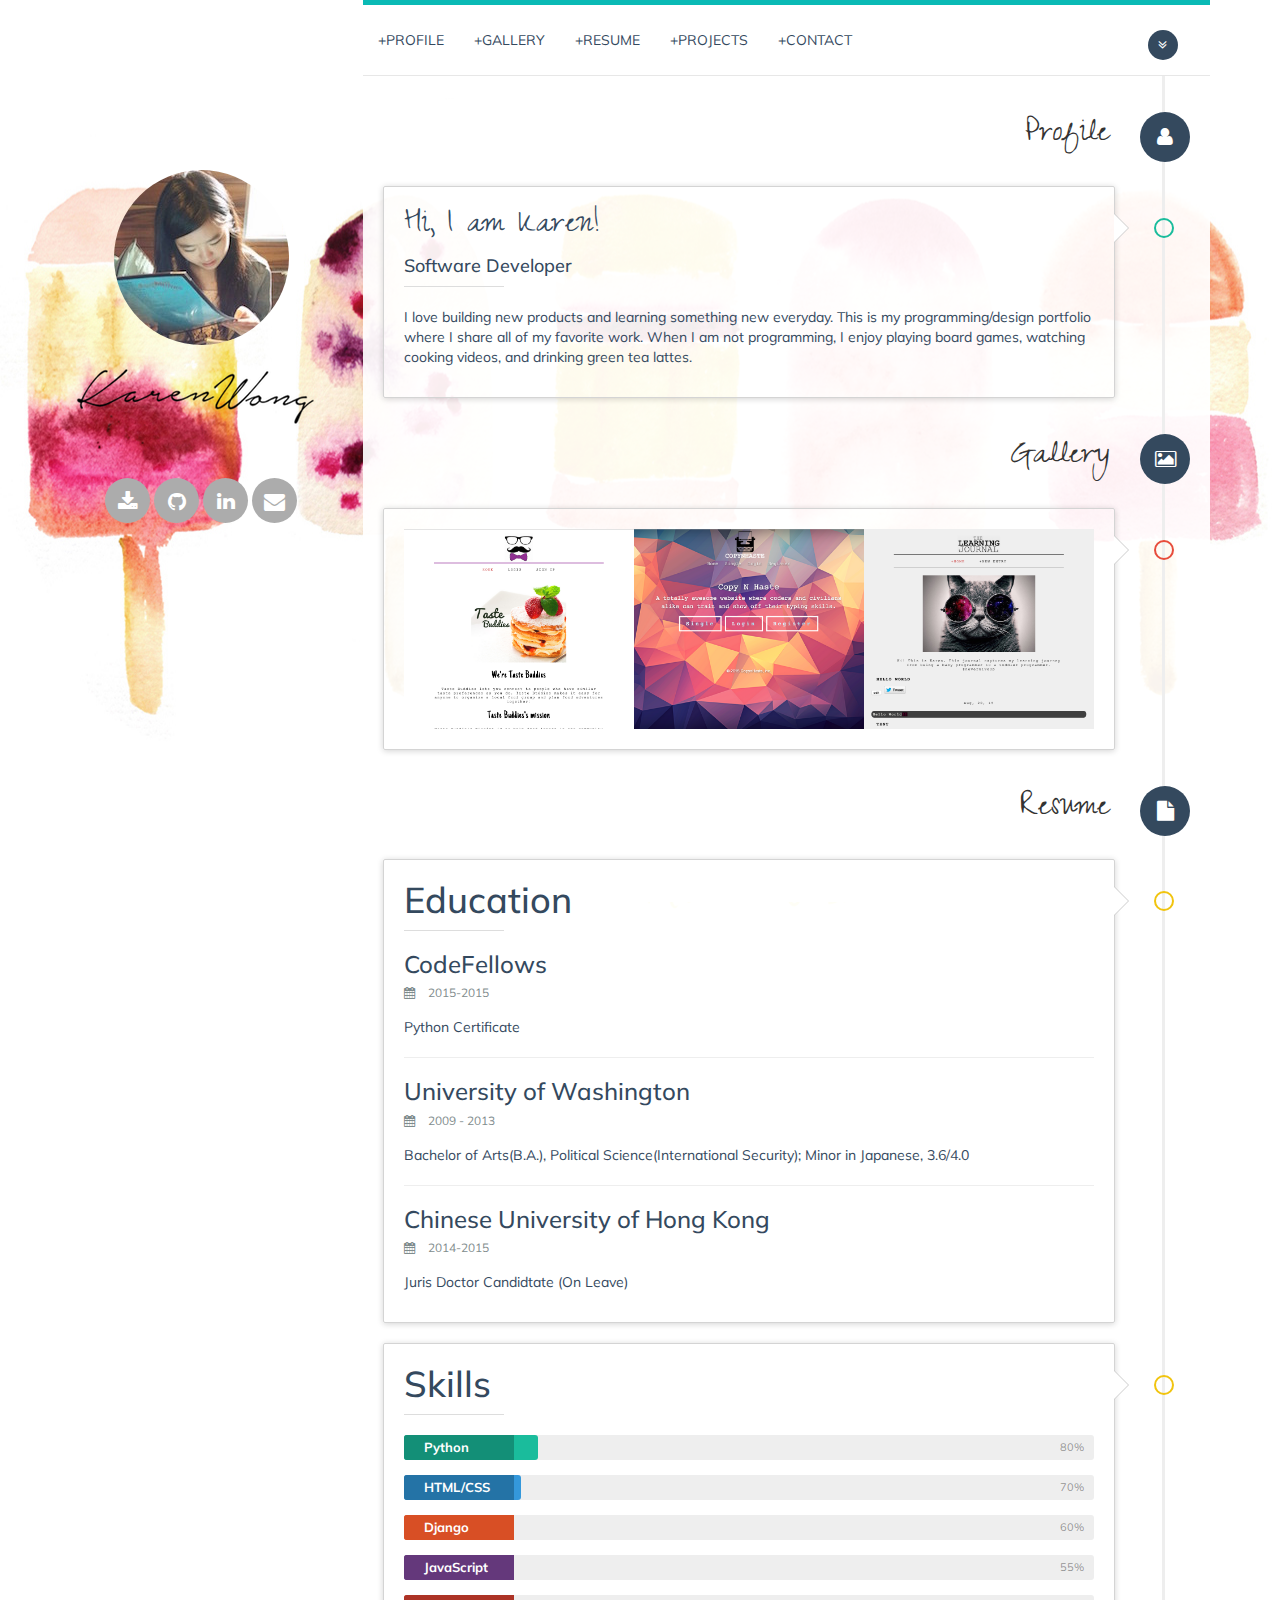
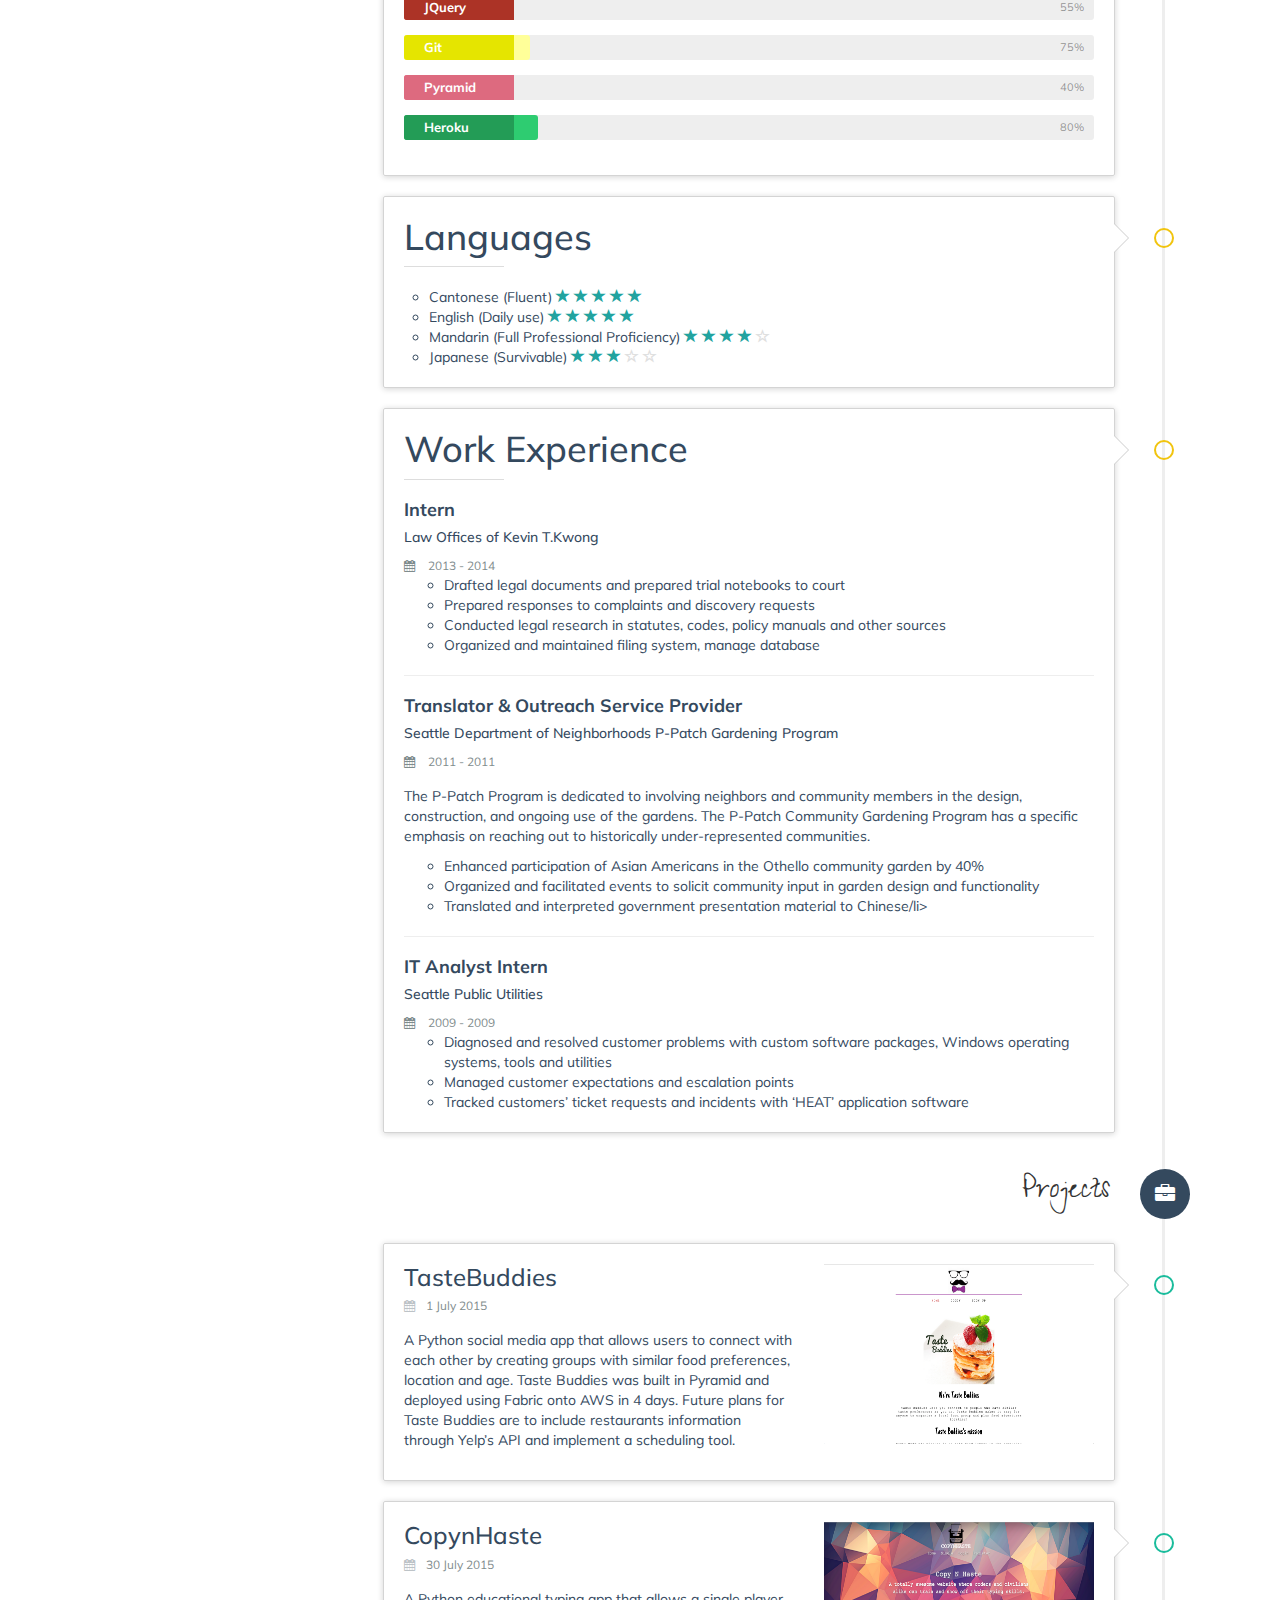
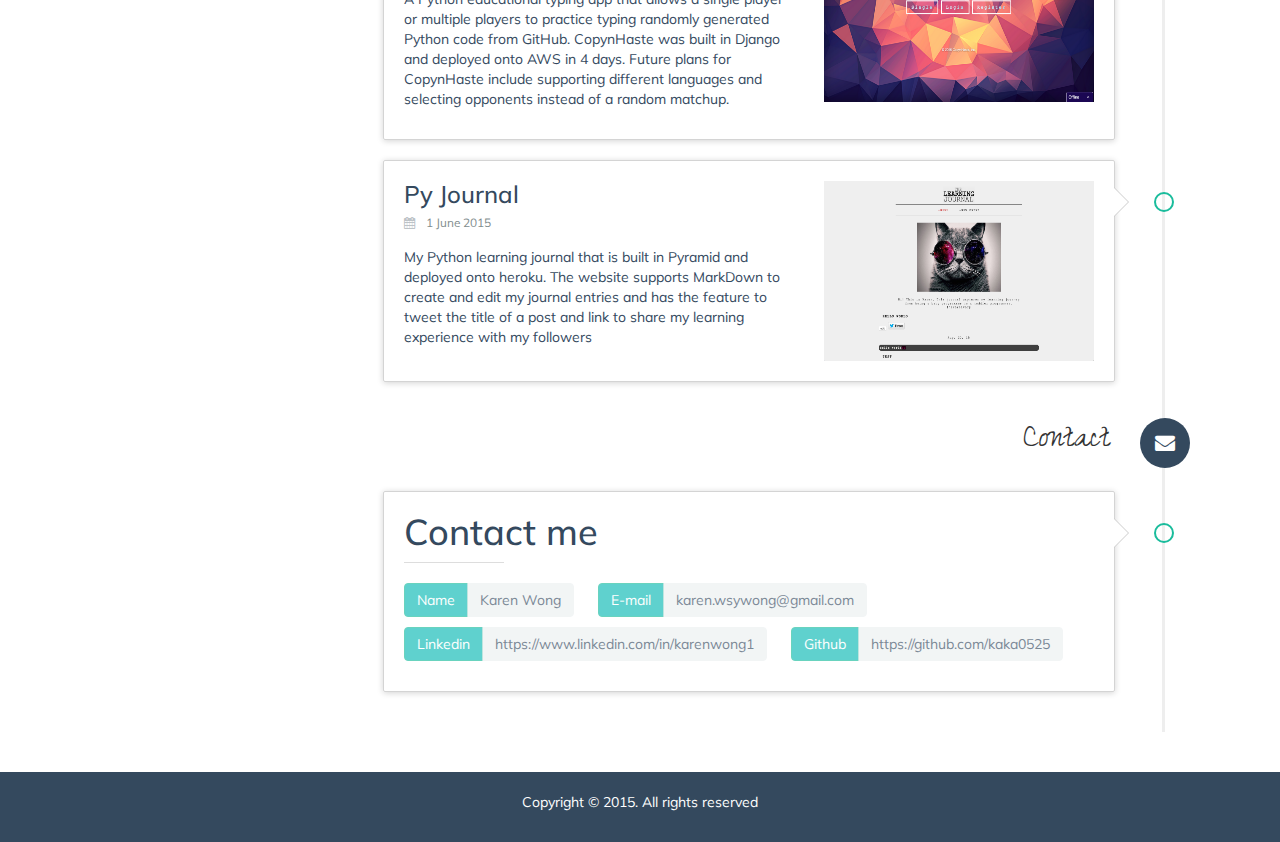
==== karenweb/home.html @ b1051539 "reformat directory structure" ====
<!DOCTYPE html>
<html lang="en">
<head>
	<meta charset="utf-8">
    <meta http-equiv="X-UA-Compatible" content="IE=edge">
    <meta name="viewport" content="width=device-width, initial-scale=1">
	<title>Karen Wong</title>
	<meta name="description" content="">
    <meta name="author" content="">
	<link rel="stylesheet" type="text/css" href="css/style.css">
	<link href='https://fonts.googleapis.com/css?family=Zeyada' rel='stylesheet' type='text/css'>
	<link href='https://fonts.googleapis.com/css?family=Muli' rel='stylesheet' type='text/css'>
	<!-- HTML5 Shim and Respond.js IE8 support of HTML5 elements and media queries -->
    <!-- WARNING: Respond.js doesn't work if you view the page via file:// -->
    <!--[if lt IE 9]>
      <script src="https://oss.maxcdn.com/libs/html5shiv/3.7.0/html5shiv.js"></script>
      <script src="https://oss.maxcdn.com/libs/respond.js/1.4.2/respond.min.js"></script>
    <![endif]-->
</head>
<body id="page-top">

	<!-- start:main -->
	<div class="container" id="main">
		<div class="row">
			<div class="col-lg-3 col-md-3 col-sm-4 col-xs-12">
				<div id="sidebar">
<!-- 					<div class="sosmed">
						<div class="text-center">
							<a href="#"><i class="fa fa-github fa-2x" data-toggle="tooltip" data-placement="top" title="Github"></i></a>
							<a href="#"><i class="fa fa-linkedin fa-2x" data-toggle="tooltip" data-placement="top" title="Linkedin"></i></a>
						</div>
					</div> -->
					<div class="user">
						<div class="text-center">
							<br></br><br></br><br></br><br></br>
							<img src="img/user/karen.jpg" class="img-circle">
							<img src="img/content/signature.png">
						</div>
					</div>
					<div class="link-me">
						<div class="text-center">
							<a href="img/content/resume - KarenWong.pdf" download><i class="fa fa-download fa-2x" data-toggle="tooltip" data-placement="top" title="Download My CV"></i></a>
							<a href="https://github.com/kaka0525"><i class="fa fa-github fa-2x" data-toggle="tooltip" data-placement="top" title="Github"></i></a>
							<a href="https://www.linkedin.com/in/karenwong1"><i class="fa fa-linkedin fa-2x" data-toggle="tooltip" data-placement="top" title="Connect with me!"></i></a>
							<a href="mailto:karen.wsywong@gmail.com?Subject=Hi%20"><i class="fa fa-envelope fa-2x" data-toggle="tooltip" data-placement="top" title="E-mail me!"></i></a>
						</div>
						<div class="hr-center"></div>
					</div>
				</div>
			</div>
			<div class="col-lg-9 col-md-9 col-sm-8 col-xs-12">
				<div id="content">
					<!-- start:navbar -->
					<nav class="navbar navbar-default navbar-static-top" role="navigation">
						<div class="navbar-header page-scroll">
							<button type="button" class="navbar-toggle" data-toggle="collapse" data-target=".navbar-ex1-collapse">
								<span class="sr-only">Toggle navigation</span>
								<span class="icon-bar"></span>
								<span class="icon-bar"></span>
								<span class="icon-bar"></span>
							</button>
						</div>
						<div class="collapse navbar-collapse navbar-ex1-collapse">
							<ul class="nav navbar-nav navbar-left">
								<li class="page-scroll"><a href="#id-profile">+PROFILE</a></li>
								<li class="page-scroll"><a href="#id-work">+GALLERY</a></li>
								<li class="page-scroll"><a href="#id-resume">+RESUME</a></li>
								<li class="page-scroll"><a href="#id-blog">+PROJECTS</a></li>
								<li class="page-scroll"><a href="#id-contact">+CONTACT</a></li>
							</ul>
							<ul class="nav navbar-nav navbar-right">
								<li class="page-scroll"><a href="#id-work">
									<i class="fa fa-angle-double-down"></i>
								</a></li>
							</ul>
						</div>
					</nav>
					<!-- end:navbar -->

					<!-- start:main content -->
					<div class="main-content">
						<ul class="timeline">
							<!-- start:profile -->
							<li id="id-profile">
								<div class="timeline-badge default"><i class="fa fa-user"></i></div>
								<h1 class="timeline-head">Profile</h1>
							</li>
					        <li id="profile">
					          	<div class="timeline-badge primary"></div>
					          	<div class="timeline-panel">
					          		<h1 style="font-family:Zeyada;">Hi, I am Karen!</h1>
					          		<h4>Software Developer</h4>
					          		<div class="hr-left"></div>

					          		<p>I love building new products and learning something new everyday. This is my programming/design portfolio where I share all of my favorite work. When I am not programming, I enjoy playing board games, watching cooking videos, and drinking green tea lattes.
                                   </p>
					          	</div>
					        </li>

					        <!-- start:work -->
					        <li id="id-work">
								<div class="timeline-badge default"><i class="fa fa-picture-o"></i></div>
								<h1 class="timeline-head">Gallery</h1>
							</li>
							<li>
					          	<div class="timeline-badge danger"></div>
					          	<div class="timeline-panel">
					            	<div class="timeline-body">
					            		<ul class="thumbs">
								            <li><a href="#thumb1" class="thumbnail" style="background-image: url('img/content/thumbnail.png')">
								              <!--   <h4>Taste Buddies</h4> --><span class="description">Taste Buddies</span></a>
								            </li>
								            <li>
								                <a href="#thumb2" class="thumbnail" style="background-image: url('img/content/thumbnail1.png')"><!-- <h4>Copy&Haste</h4> --><span class="description">CopynHaste</span></a>
								            </li>
								            <li>
								                <a href="#thumb3" class="thumbnail" style="background-image: url('img/content/thumbnail2.png')"><!-- <h4>Py Journal</h4> --><span class="description">Py Journal</span></a>
								            </li>
								        </ul>

								        <div class="portfolio-content">
								        	<div id="thumb1">
								                <div class="media"><img src="img/content/thumbnail.png"/></div>
								                <h1>Taste Buddies</h1>

								                <p>A Python social media app that allows users to connect with each other by creating groups with similar food preferences, location and age. Taste Buddies was built in Pyramid and deployed using Fabric onto AWS in 4 days. Future plans for Taste Buddies are to include restaurants information through Yelp’s API and implement a scheduling tool. </p>
								                <a href="https://github.com/kaka0525/taste-buddies" class="btn btn-primary">Learn More</a>
								            </div>
								            <div id="thumb2">
								                <div class="media"><img src="img/content/thumbnail1.png"/></div>
								                <h1>CopynHaste</h1>
								                <p>A Python educational typing app that allows a single player or multiple players to practice typing randomly generated Python code from GitHub. CopynHaste was built in Django and deployed onto AWS in 4 days. Future plans for CopynHaste include supporting different languages and selecting opponents instead of a random matchup. </p>
								                <a href="http://copynhaste.com/" class="btn btn-primary">Learn More</a>
								            </div>
								            <div id="thumb3">
								                <div class="media"><img src="img/content/thumbnail2.png"/></div>
								                <h1>Py Journal</h1>
								                <p>My Python learning journal that is built in Pyramid and deployed onto heroku. The website supports MarkDown to create and edit my journal entries and has the feature to tweet the title of a post and link to share my learning experience with my followers</p>
								                <a href="http://pyjournal.karenswong.com/" class="btn btn-primary">Learn More</a>
								            </div>
								        </div>
					            	</div>
					          	</div>
					        </li>
					        <!-- end:work -->

					        <!-- start:resume -->
					        <li id="id-resume">
					        	<div class="timeline-badge default"><i class="fa fa-file"></i></div>
					        	<h1 class="timeline-head">Resume</h1>
					        </li>

					        <li id="resume">
					          	<div class="timeline-badge warning"></div>
					          	<div class="timeline-panel">
						          	<h1>Education</h1>
						          	<div class="hr-left"></div>
						          	<div class="work-experience">
						          		<h3>CodeFellows</h3>
						          		<small><i class="fa fa-calendar"></i> 2015-2015</small>
						          		<p>Python Certificate</p>
						          	</div>
						          	<hr>
						          	<div class="work-experience">
						          		<h3>University of Washington</h3>
						          		<small><i class="fa fa-calendar"></i> 2009 - 2013</small>
						          		<p>Bachelor of Arts(B.A.), Political Science(International Security); Minor in Japanese, 3.6/4.0</p>
						          	</div>
						          	<hr>
						          	<div class="work-experience">
						          		<h3>Chinese University of Hong Kong</h3>
						          		<small><i class="fa fa-calendar"></i> 2014-2015</small>
						          		<p>Juris Doctor Candidtate (On Leave)</p>
						          	</div>
					          	</div>
					        </li>
					        <li>
					          	<div class="timeline-badge warning"></div>
					          	<div class="timeline-panel">
						          	<h1>Skills</h1>
						          	<div class="hr-left"></div>
						          	<div class="skillbar clearfix " data-percent="80%">
										<div class="skillbar-title" style="background: #16a085;"><span>Python</span></div>
										<div class="skillbar-bar" style="background: #1abc9c;"></div>
										<div class="skill-bar-percent">80%</div>
									</div> <!-- End Skill Bar -->

									<div class="skillbar clearfix " data-percent="70%">
										<div class="skillbar-title" style="background: #2980b9;"><span>HTML/CSS</span></div>
										<div class="skillbar-bar" style="background: #3498db;"></div>
										<div class="skill-bar-percent">70%</div>
									</div> <!-- End Skill Bar -->

									<div class="skillbar clearfix " data-percent="60%">
										<div class="skillbar-title" style="background: #F1592A;"><span>Django</span></div>
										<div class="skillbar-bar" style="background: #F1592A;"></div>
										<div class="skill-bar-percent">60%</div>
									</div> <!-- End Skill Bar -->
									<div class="skillbar clearfix " data-percent="55%">
										<div class="skillbar-title" style="background: #703F8A;"><span>JavaScript</span></div>
										<div class="skillbar-bar" style="background: #703F8A;"></div>
										<div class="skill-bar-percent">55%</div>
									</div> <!-- End Skill Bar -->
									<div class="skillbar clearfix " data-percent="55%">
										<div class="skillbar-title" style="background: #c0392b;"><span>JQuery</span></div>
										<div class="skillbar-bar" style="background: #e74c3c;"></div>
										<div class="skill-bar-percent">55%</div>
									</div> <!-- End Skill Bar -->

									<div class="skillbar clearfix " data-percent="75%">
										<div class="skillbar-title" style="background: #FFFF00;"><span>Git</span></div>
										<div class="skillbar-bar" style="background: #FFFF99;"></div>
										<div class="skill-bar-percent">75%</div>
									</div> <!-- End Skill Bar -->

									<div class="skillbar clearfix " data-percent="40%">
										<div class="skillbar-title" style="background: #F7768E;"><span>Pyramid</span></div>
										<div class="skillbar-bar" style="background: #F7768E;"></div>
										<div class="skill-bar-percent">40%</div>
									</div> <!-- End Skill Bar -->


									<div class="skillbar clearfix " data-percent="80%">
										<div class="skillbar-title" style="background: #27ae60;"><span>Heroku</span></div>
										<div class="skillbar-bar" style="background: #2ecc71;"></div>
										<div class="skill-bar-percent">80%</div>
									</div> <!-- End Skill Bar -->
					          	</div>
					        </li>
					        <li id="resume">
					          	<div class="timeline-badge warning"></div>
					          	<div class="timeline-panel">
						          	<h1>Languages</h1>
						          	<div class="hr-left"></div>
						          	<div class="row">
										<ul class="no-bullets">
											<li>
												<span class="ability-title">Cantonese (Fluent)</span>
												<span class="ability-score">
													<span class="glyphicon glyphicon-star filled"></span>
													<span class="glyphicon glyphicon-star filled"></span>
													<span class="glyphicon glyphicon-star filled"></span>
													<span class="glyphicon glyphicon-star filled"></span>
													<span class="glyphicon glyphicon-star filled"></span>
												</span>
											</li>
											<li>
												<span class="ability-title">English (Daily use)</span>
												<span class="ability-score">
													<span class="glyphicon glyphicon-star filled"></span>
													<span class="glyphicon glyphicon-star filled"></span>
													<span class="glyphicon glyphicon-star filled"></span>
													<span class="glyphicon glyphicon-star filled"></span>
													<span class="glyphicon glyphicon-star filled"></span>
												</span>
											</li>
											<li>
												<span class="ability-title">Mandarin (Full Professional Proficiency)</span>
												<span class="ability-score">
													<span class="glyphicon glyphicon-star filled"></span>
													<span class="glyphicon glyphicon-star filled"></span>
													<span class="glyphicon glyphicon-star filled"></span>
													<span class="glyphicon glyphicon-star filled"></span>
													<span class="glyphicon glyphicon-star-empty"></span>
												</span>
											</li>
											<li>
												<span class="ability-title">Japanese (Survivable)</span>
												<span class="ability-score">
													<span class="glyphicon glyphicon-star filled"></span>
													<span class="glyphicon glyphicon-star filled"></span>
													<span class="glyphicon glyphicon-star filled"></span>
													<span class="glyphicon glyphicon-star-empty"></span>
													<span class="glyphicon glyphicon-star-empty"></span>
												</span>
											</li>
										</ul>
								</div>
					          	</div>
					        </li>
					        </li>
					        <li id="resume">
					          	<div class="timeline-badge warning"></div>
					          	<div class="timeline-panel">
						          	<h1>Work Experience</h1>
						          	<div class="hr-left"></div>
						          	<div class="work-experience">
						          		<h4><strong>Intern</strong></h4>
						          		<h5>Law Offices of Kevin T.Kwong</h5>
						          		<small><i class="fa fa-calendar"></i> 2013 - 2014</small>
						          		<ul>
						          		 	<li>Drafted legal documents and prepared trial notebooks to court</li>
											<li>Prepared responses to complaints and discovery requests</li>
											<li>Conducted legal research in statutes, codes, policy manuals and other sources</li>
											<li>Organized and maintained filing system, manage database</li>
						          		</ul>
						          	</div>
						          	<hr>
								<div class="work-experience">
						          		<h4><strong>Translator & Outreach Service Provider</strong></h4>
						          		<h5>Seattle Department of Neighborhoods P-Patch Gardening Program</h5>
						          		<small><i class="fa fa-calendar"></i> 2011 - 2011</small>
						          		<p>The P-Patch Program is dedicated to involving neighbors and community members in the design, construction, and ongoing use of the gardens. The P-Patch Community Gardening Program has a specific emphasis on reaching out to historically under-represented communities.</p>
						          		<ul>
						          		 	<li>Enhanced participation of Asian Americans in the Othello community garden by 40%</li>
											<li>Organized and facilitated events to solicit community input in garden design and functionality</li>
											<li>Translated and interpreted government presentation material to Chinese/li>
						          		</ul>
						          	</div>
						          	<hr>
						          	<div class="work-experience">
						          		<h4><strong>IT Analyst Intern</strong></h4>
						          		<h5>Seattle Public Utilities</h5>
						          		<small><i class="fa fa-calendar"></i> 2009 - 2009</small>
						          		<ul>
						          		 	<li>Diagnosed and resolved customer problems with custom software packages, Windows operating systems, tools and utilities</li>
											<li>Managed customer expectations and escalation points</li>
											<li>Tracked customers’ ticket requests and incidents with ‘HEAT’ application software</li>
						          		</ul>
						          	</div>
					          	</div>
					        </li>
					        <!-- end:resume -->

					        <!-- start:blog -->
					        <li id="id-blog">
					        	<div class="timeline-badge default"><i class="fa fa-briefcase"></i></div>
					        	<h1 class="timeline-head">Projects</h1>
					        </li>
					        <li>
					          	<div class="timeline-badge primary"></div>
					          	<div class="timeline-panel">
					          		<div class="row" id="blog">
					          			<div class="col-md-7 col-sm-6 col-xs-12">
					          				<div class="blog-content">
					          					<h3><a href="https://github.com/kaka0525/taste-buddies">TasteBuddies</a></h3>
					          					<small><i class="fa fa-calendar"></i> <a href="#">1 July 2015</a></small>
					          					<p>A Python social media app that allows users to connect with each other by creating groups with similar food preferences, location and age. Taste Buddies was built in Pyramid and deployed using Fabric onto AWS in 4 days. Future plans for Taste Buddies are to include restaurants information through Yelp’s API and implement a scheduling tool. </p>
					          				</div>
					          			</div>
					          			<div class="col-md-5 col-sm-6 col-xs-12">
					          				<img src="img/content/thumbnail.png" class="img-responsive">
					          			</div>
					          		</div>
					          	</div>
					        </li>
					        <li>
					          	<div class="timeline-badge primary"></div>
					          	<div class="timeline-panel">
					          		<div class="row" id="blog">
					          			<div class="col-md-7 col-sm-6 col-xs-12">
					          				<div class="blog-content">
					          					<h3><a href="http://copynhaste.com/">CopynHaste</a></h3>
					          					<small><i class="fa fa-calendar"></i> <a href="#">30 July 2015</a></small>
					          					<p>A Python educational typing app that allows a single player or multiple players to practice typing randomly generated Python code from GitHub. CopynHaste was built in Django and deployed onto AWS in 4 days. Future plans for CopynHaste include supporting different languages and selecting opponents instead of a random matchup. </p>
					          				</div>
					          			</div>
					          			<div class="col-md-5 col-sm-6 col-xs-12">
					          				<img src="img/content/thumbnail1.png" class="img-responsive">
					          			</div>
					          		</div>
					          	</div>
					        </li>
					        				        <li>
					          	<div class="timeline-badge primary"></div>
					          	<div class="timeline-panel">
					          		<div class="row" id="blog">
					          			<div class="col-md-7 col-sm-6 col-xs-12">
					          				<div class="blog-content">
					          					<h3><a href="http://copynhaste.com/">Py Journal</a></h3>
					          					<small><i class="fa fa-calendar"></i> <a href="#">1 June 2015</a></small>
					          					<p>My Python learning journal that is built in Pyramid and deployed onto heroku. The website supports MarkDown to create and edit my journal entries and has the feature to tweet the title of a post and link to share my learning experience with my followers</p>
					          				</div>
					          			</div>
					          			<div class="col-md-5 col-sm-6 col-xs-12">
					          				<img src="img/content/thumbnail2.png" class="img-responsive">
					          			</div>
					          		</div>
					          	</div>
					        </li>
					        <!-- end:blog -->

					        <!-- start:contact -->
					        <li id="id-contact">
					        	<div class="timeline-badge default"><i class="fa fa-envelope"></i></div>
					        	<h1 class="timeline-head">Contact</h1>
					        </li>

					        <li>
                             <div class="timeline-badge primary"></div>
					          	<div class="timeline-panel">
					          		<h1>Contact me</h1>
					          		<div class="hr-left"></div>

					          		<div class="btn-group">
									  	<button type="button" disabled class="btn btn-primary">Name</button>
									  	<button type="button" disabled class="btn btn-default">Karen Wong</button>
									</div>

									<div class="btn-group" data-link="mailto:karen.wsywong@gmail.com">
									  	<button type="button" disabled class="btn btn-primary">E-mail</button>
									  	<button type="button" disabled class="btn btn-default">karen.wsywong@gmail.com</button>
									</div>
									<div class="btn-group" data-link="https://www.linkedin.com/in/karenwong1">
									  	<button type="button" disabled class="btn btn-primary">Linkedin</button>
									  	<button type="button" disabled class="btn btn-default">https://www.linkedin.com/in/karenwong1</button>
									</div>
									<div class="btn-group" data-link="https://github.com/kaka0525">
									  	<button type="button" disabled class="btn btn-primary">Github</button>
									  	<button type="button" disabled class="btn btn-default">https://github.com/kaka0525</button>
									</div>
					          	</div>
					        </li>
					        <!-- end:contact -->
					    </ul>
					</div>
					<!-- end:main content -->
				</div>
			</div>
		</div>
	</div>
	<!-- end:main -->

	<!-- start:footer -->
	<footer>
		<div class="container">
			<div class="text-center">
				<p>Copyright &copy; 2015. All rights reserved</p>
			</div>
		</div>
	</footer>
	<!-- end:footer -->

	<!-- start:javascript -->
	<script src="js/jquery-1.11.1.min.js"></script>
	<script src="js/bootstrap.min.js"></script>
	<script src="js/karen.js"></script>
	<script src="js/portfolio.jquery.js"></script>
	<script src="js/jquery.easing.min.js"></script>
	<script src="js/scrolling-nav.js"></script>
	<script src="js/jquery.scrollUp.js"></script>
	<!-- end:javascript -->

</body>
</html>
---- karenweb/css/style.css ----
/*
	Name	: Marinka Theme;
	Version	: 1.0;
	Created : 16 Juni 2014;
*/

/*	IMPORT
===========================*/

@import url('bootstrap.min.css');
@import url('font-awesome.min.css');
@import url('portfolio.jquery.css');
@import url(http://fonts.googleapis.com/css?family=Open+Sans:400,300,600,700,800);

/* GENERAL
===========================*/

html, body{
	margin: 0;
	padding: 0;
}

body{
	font-family: "Muli",Courier, sans-serif;
	font-weight: 400;
/*	background-color: #ecf0f1;*/
    background: url(../img/content/popsicle.jpg) no-repeat center center fixed;
	scrollbar-face-color: #121212;
}

::-webkit-scrollbar {
	width: 8px;
}

::-webkit-scrollbar-track {
	background-color: #121212;
}

::-webkit-scrollbar-thumb {
	background-color: #1ccdab;
	-webkit-border-radius: 2px;
	   -moz-border-radius: 2px;
	    -ms-border-radius: 2px;
		 -o-border-radius: 2px;
			border-radius: 2px;
}

::-webkit-scrollbar-button {
	display: none;
}

::-webkit-scrollbar-corner {
	background-color: #000000;
}

#scrollUp {
	bottom: 20px;
	right: 20px;
	height: 38px;  /* Height of image */
	width: 38px; /* Width of image */
	background: url(../img/top.png) no-repeat;
}

.btn.btn-default{
	background-color: #ecf0f1;
	color: #34495e;
	border: 1px solid #ecf0f1;
}

.btn.btn-default:hover{
	background-color: #bdc3c7;
	color: #34495e;
	border: 1px solid #bdc3c7;
	transition: all 1s ease;
	-webkit-transition: all 1s ease;
	   -moz-transition: all 1s ease;
	    -ms-transition: all 1s ease;
	     -o-transition: all 1s ease;
}

.btn.btn-primary{
	background-color: #0ABAB5;
	color: #fff;
	border: 1px solid #1abc9c;
}

.btn.btn-primary:hover{
	background-color: #16a085;
	color: #fff;
	border: 1px solid #16a085;
	transition: all 1s ease;
	-webkit-transition: all 1s ease;
	   -moz-transition: all 1s ease;
	    -ms-transition: all 1s ease;
	     -o-transition: all 1s ease;
}

.btn.btn-success{
	background-color: #2ecc71;
	color: #fff;
	border: 1px solid #2ecc71;
}

.btn.btn-success:hover{
	background-color: #27ae60;
	color: #fff;
	border: 1px solid #27ae60;
	transition: all 1s ease;
	-webkit-transition: all 1s ease;
	   -moz-transition: all 1s ease;
	    -ms-transition: all 1s ease;
	     -o-transition: all 1s ease;
}

.btn.btn-info{
	background-color: #3498db;
	color: #fff;
	border: 1px solid #3498db;
}

.btn.btn-info:hover{
	background-color: #2980b9;
	color: #fff;
	border: 1px solid #2980b9;
	transition: all 1s ease;
	-webkit-transition: all 1s ease;
	   -moz-transition: all 1s ease;
	    -ms-transition: all 1s ease;
	     -o-transition: all 1s ease;
}

.btn.btn-warning{
	background-color: #f1c40f;
	color: #fff;
	border: 1px solid #f1c40f;
}

.btn.btn-warning:hover{
	background-color: #f39c12;
	color: #fff;
	border: 1px solid #f39c12;
	transition: all 1s ease;
	-webkit-transition: all 1s ease;
	   -moz-transition: all 1s ease;
	    -ms-transition: all 1s ease;
	     -o-transition: all 1s ease;
}

.btn.btn-danger{
	background-color: #e74c3c;
	color: #fff;
	border: 1px solid #e74c3c;
}

.btn.btn-danger{
	background-color: #c0392b;
	color: #fff;
	border: 1px solid #c0392b;
	transition: all 1s ease;
	-webkit-transition: all 1s ease;
	   -moz-transition: all 1s ease;
	    -ms-transition: all 1s ease;
	     -o-transition: all 1s ease;
}

.btn-group{
	margin-right: 20px;
	margin-bottom: 10px;
}

.input-lg{
	margin-bottom: 22px;
}

.form-control{
	border: 1px solid #1abc9c;
}

.form-control:focus{
	border: 1px solid #ecf0f1;
	box-shadow: none;
	-webkit-box-shadow: none;
	   -moz-box-shadow: none;
	    -ms-box-shadow: none;
	     -o-box-shadow: none;
	background-color: #ecf0f1;
	transition: all 1s ease;
	-webkit-transition: all 1s ease;
	   -moz-transition: all 1s ease;
	    -ms-transition: all 1s ease;
	     -o-transition: all 1s ease;
}

/* SIDEBAR
===========================*/

#sidebar{
	margin-bottom: 30px;
}

#sidebar .sosmed{
	background-color: #16a085;
	margin-bottom: 35px;
	padding: 20px;
	color: #ecf0f1;
	border-bottom-right-radius: 10px;
	-webkit-border-bottom-right-radius: 10px;
	   -moz-border-bottom-right-radius: 10px;
	    -ms-border-bottom-right-radius: 10px;
	     -o-border-bottom-right-radius: 10px;
	border-bottom-left-radius: 10px;
	-webkit-border-bottom-left-radius: 10px;
	   -moz-border-bottom-left-radius: 10px;
	    -ms-border-bottom-left-radius: 10px;
	     -o-border-bottom-left-radius: 10px;
}

#sidebar .sosmed a{
	color: #ecf0f1;
	margin-right: 5px;
	margin-left: 5px;
}

#sidebar .sosmed a i.fa{
	background-color: #ecf0f1;
	color: #16a085;
	width: 60px;
	height: 60px;
	border-radius: 100%;
	-webkit-border-radius: 100%;
	   -moz-border-radius: 100%;
	    -ms-border-radius: 100%;
	     -o-border-radius: 100%;
	padding-top: 18px;
}

#sidebar .sosmed a i.fa:hover{
	background-color: #bdc3c7;
	transition: all 1s ease;
	-webkit-transition: all 1s ease;
	   -moz-transition: all 1s ease;
	    -ms-transition: all 1s ease;
	     -o-transition: all 1s ease;
}

#sidebar .user{
	margin-bottom: 30px;
}

/*#sidebar .user img{
	border: 10px solid #bdc3c7;
}*/

#sidebar .user .user-head{
	text-align: center;
}

#sidebar .user .user-head h1{
	color: #34495e;
	font-weight: 600;
}

#sidebar .user .user-head h5{
	font-weight: 600;
	color: #7f8c8d;
	font-size: 18pt;
}

#sidebar .user .user-head .hr-center{
	height: 3px;
	background-color: #1abc9c;
	width: 40%;
	display: block;
	margin: 0 auto;
}

#sidebar .link-me{
	margin-top: 30px;
}

#sidebar .link-me i.fa{
	background-color: #acacac;
	color: white;
	width: 45px;
	height: 45px;
	padding-top: 13px;
	border-radius: 10px;
	font-size: 16pt;
	-webkit-border-radius: 50px;
	   -moz-border-radius: 50px;
	    -ms-border-radius: 50px;
	     -o-border-radius: 50px;
}

#sidebar .link-me i.fa:hover{
	background-color: #bdc3c7;
	transition: all 1s ease;
	-webkit-transition: all 1s ease;
	   -moz-transition: all 1s ease;
	    -ms-transition: all 1s ease;
	     -o-transition: all 1s ease;
}

#sidebar .link-me .hr-center{
	height: 0px;
	background-color: #34495e;
	margin: 0 auto;
	width: 100px;
	margin-top: 15px;
}

/* CONTENT
===========================*/

#content{
	background-color: rgba(255,255,255, 0.93);
	border-top: 5px solid #0ABAB5;
	border-bottom-right-radius: 10px;
	-webkit-border-bottom-right-radius: 10px;
	   -moz-border-bottom-right-radius: 10px;
	    -ms-border-bottom-right-radius: 10px;
	     -o-border-bottom-right-radius: 10px;
	border-bottom-left-radius: 10px;
	-webkit-border-bottom-left-radius: 10px;
	   -moz-border-bottom-left-radius: 10px;
	    -ms-border-bottom-left-radius: 10px;
	     -o-border-bottom-left-radius: 10px;
}

#content .navbar{
	margin-bottom: 0;
	background-color: white;
}

#content .navbar-default .navbar-nav > .active > a,
#content .navbar-default .navbar-nav > .active > a:hover,
#content .navbar-default .navbar-nav > .active > a:focus{
	border-radius: 6px;
	-webkit-border-radius: 6px;
	   -moz-border-radius: 6px;
	    -ms-border-radius: 6px;
	     -o-border-radius: 6px;
}

#content .navbar-default .navbar-collapse,
#content .navbar-default .navbar-form{
	margin-top: 10px;
}

#content .navbar-default ul.nav li a{
	color: #34495e;
}

#content .navbar-default ul.nav li a:hover{
	color: #1abc9c;
	transition: all 1s ease;
	-webkit-transition: all 1s ease;
	   -moz-transition: all 1s ease;
	    -ms-transition: all 1s ease;
	     -o-transition: all 1s ease;
}

#content .navbar ul.nav.navbar-right{
	margin-right: 17px !important;
}

#content .navbar ul.nav.navbar-right i.fa{
	background-color: #34495e;
	color: #fff;
	width: 30px;
	padding-top: 8px;
	padding-left: 10px;
	border-radius: 100%;
	-webkit-border-radius: 100%;
	   -moz-border-radius: 100%;
	    -ms-border-radius: 100%;
	     -o-border-radius: 100%;
	height: 30px;
}

#content .main-content{
	padding: 0 20px;
}

.timeline {
  	list-style: none;
  	padding: 20px 0 20px;
  	position: relative;
}

.timeline:before {
  	top: 0;
  	bottom: 0;
  	position: absolute;
  	content: " ";
  	width: 3px;
  	background-color: #eeeeee;
  	right: 25px;
  	margin-left: -1.5px;
}

.timeline > li {
  	margin-bottom: 20px;
  	position: relative;
}

.timeline > li:before,
.timeline > li:after {
  	content: " ";
  	display: table;
}

.timeline > li:after {
  	clear: both;
}

.timeline > li:before,
.timeline > li:after {
  	content: " ";
  	display: table;
}

.timeline > li:after {
  	clear: both;
}

.timeline > li > .timeline-panel {
  	width: calc( 100% - 75px );
  	float: left;
  	color: #34495e;
  	border: 1px solid #d4d4d4;
  	border-radius: 2px;
  	padding: 20px;
  	position: relative;
  	-webkit-box-shadow: 0 1px 6px rgba(0, 0, 0, 0.175);
  	box-shadow: 0 1px 6px rgba(0, 0, 0, 0.175);
}

.timeline > li > .timeline-panel:before {
  	position: absolute;
  	top: 26px;
  	right: -15px;
  	display: inline-block;
  	border-top: 15px solid transparent;
  	border-left: 15px solid #ccc;
  	border-right: 0 solid #ccc;
  	border-bottom: 15px solid transparent;
  	content: " ";
}

.timeline > li > .timeline-panel:after {
  	position: absolute;
  	top: 27px;
  	right: -14px;
  	display: inline-block;
  	border-top: 14px solid transparent;
  	border-left: 14px solid #fff;
  	border-right: 0 solid #fff;
  	border-bottom: 14px solid transparent;
  	content: " ";
}

.timeline > li > .timeline-panel h1{
	margin-top: 0;
}

.timeline > li > .timeline-panel .hr-left{
	height: 1px;
	width: 100px;
	margin-bottom: 20px;
	background-color: #ddd;
}

.timeline .timeline-head{
	text-align: right;
	margin-right: 80px;
	margin-top: 20px;
font-family: 'Zeyada', cursive, Courier;
}

.timeline > li > .timeline-badge {
  	color: #fff;
  	width: 50px;
  	height: 50px;
  	line-height: 50px;
  	font-size: 1.4em;
  	text-align: center;
  	position: absolute;
  	top: 16px;
  	right: 0px;
  	margin-left: -25px;
  	background-color: #999999;
  	z-index: 100;
  	border-top-right-radius: 50%;
  	border-top-left-radius: 50%;
  	border-bottom-right-radius: 50%;
  	border-bottom-left-radius: 50%;
}

.timeline > li.timeline-inverted > .timeline-panel {
  	float: right;
}

.timeline > li.timeline-inverted > .timeline-panel:before {
  	border-left-width: 0;
  	border-right-width: 15px;
  	left: -15px;
  	right: auto;
}

.timeline > li.timeline-inverted > .timeline-panel:after {
  	border-left-width: 0;
  	border-right-width: 14px;
  	left: -14px;
  	right: auto;
}

.timeline-badge.primary {
  	background-color: transparent !important;
  	width: 20px !important;
  	height: 20px !important;
  	right: 16.5px !important;
  	top: 32px !important;
  	border: 2px solid #1abc9c;
}

.timeline-badge.success {
  	background-color: transparent !important;
  	width: 20px !important;
  	height: 20px !important;
  	right: 16.5px !important;
  	top: 32px !important;
  	border: 2px solid #2ecc71;
}

.timeline-badge.warning {
  	background-color: transparent !important;
  	width: 20px !important;
  	height: 20px !important;
  	right: 16.5px !important;
  	top: 32px !important;
  	border: 2px solid #f1c40f;
}

.timeline-badge.danger {
  	background-color: transparent !important;
  	width: 20px !important;
  	height: 20px !important;
  	right: 16.5px !important;
  	top: 32px !important;
  	border: 2px solid #e74c3c;
}

.timeline-badge.info {
  	background-color: transparent !important;
  	width: 20px !important;
  	height: 20px !important;
  	right: 16.5px !important;
  	top: 32px !important;
  	border: 2px solid #3498db;
}

.timeline-badge.default{
	background-color: #34495e !important;
}

.timeline-title {
  	margin-top: 0;
  	color: inherit;
}

.timeline-body > p,
.timeline-body > ul {
  	margin-bottom: 0;
}

.timeline-body > p + p {
  	margin-top: 5px;
}

/*	WORK
==========================*/

.thumbnail{
	padding: 0;
	border: none;
}

.thumbnail:hover{
	border: none;
}

/*	RESUME
==========================*/

#resume i.fa{
	margin-right: 10px;
}

/*	WORK EXPERIENCE
==========================*/

.work-experience h3{
	margin-bottom: 5px;
}

.work-experience small{
	color: #7f8c8d;
}

.work-experience p{
	margin-top: 15px;
}

/*	Skills
===========================*/

.skillbar {
	position:relative;
	display:block;
	margin-bottom:15px;
	width:100%;
	background:#eee;
	height:25px;
	border-radius:3px;
	-moz-border-radius:3px;
	-webkit-border-radius:3px;
	-webkit-transition:0.4s linear;
	-moz-transition:0.4s linear;
	-ms-transition:0.4s linear;
	-o-transition:0.4s linear;
	transition:0.4s linear;
	-webkit-transition-property:width, background-color;
	-moz-transition-property:width, background-color;
	-ms-transition-property:width, background-color;
	-o-transition-property:width, background-color;
	transition-property:width, background-color;
}

.skillbar-title {
	position:absolute;
	top:0;
	left:0;
	width:110px;
	font-weight:bold;
	font-size:13px;
	color:#ffffff;
	background:#6adcfa;
	-webkit-border-top-left-radius:3px;
	-webkit-border-bottom-left-radius:4px;
	-moz-border-radius-topleft:3px;
	-moz-border-radius-bottomleft:3px;
	border-top-left-radius:3px;
	border-bottom-left-radius:3px;
}

.skillbar-title span {
	display:block;
	background:rgba(0, 0, 0, 0.1);
	padding:0 20px;
	height:25px;
	line-height:25px;
	-webkit-border-top-left-radius:3px;
	-webkit-border-bottom-left-radius:3px;
	-moz-border-radius-topleft:3px;
	-moz-border-radius-bottomleft:3px;
	border-top-left-radius:3px;
	border-bottom-left-radius:3px;
}

.skillbar-bar {
	height:25px;
	width:0px;
	background:#6adcfa;
	border-radius:3px;
	-moz-border-radius:3px;
	-webkit-border-radius:3px;
}

.skill-bar-percent {
	position:absolute;
	right:10px;
	top:0;
	font-size:11px;
	height:25px;
	line-height:25px;
	color:#ffffff;
	color:rgba(0, 0, 0, 0.4);
}




/*	BLOG
==============================*/

#blog .blog-content h3{
	margin-top: 0;
	margin-bottom: 5px;
}

#blog .blog-content h3 a{
	text-decoration: none;
	color: #34495e;
}

#blog .blog-content h3 a:hover{
	color: #1abc9c;
	transition: all 1s ease;
	-webkit-transition: all 1s ease;
	   -moz-transition: all 1s ease;
	    -ms-transition: all 1s ease;
	     -o-transition: all 1s ease;
}

#blog .blog-content small i.fa{
	margin-right: 8px;
	color: #bdc3c7;
}

#blog .blog-content small a{
	margin-right: 20px;
	color: #7f8c8d;
	text-decoration: none;
}

#blog .blog-content small a:hover{
	color: #1abc9c;
	transition: all 1s ease;
	-webkit-transition: all 1s ease;
	   -moz-transition: all 1s ease;
	    -ms-transition: all 1s ease;
	     -o-transition: all 1s ease;
}

#blog .blog-content p{
	margin-top: 15px;
}

#blog img{
	height: 180px;
	width: 100%;
}

/*	CONTACT
===========================*/

#contact a{
	color: #34495e;
	text-decoration: none;
}

#contact a:hover{
	color: #1abc9c;
	transition: all 1s ease;
	-webkit-transition: all 1s ease;
	   -moz-transition: all 1s ease;
	    -ms-transition: all 1s ease;
	     -o-transition: all 1s ease;
}

/*	FOOTER
=============================*/

footer{
	background-color: #34495e;
	padding: 10px 20px 20px 20px;
	margin-top: 30px;
}

footer p{
	color: #fff;
}

.top-nav-collapse {
        /* Customize the look and feel of the collapsed top nav here */
        padding: 0;
        background-color: #08c;
        border-bottom: 1px scroller #ccc;
        z-index: 1030 !important;
        position: fixed !important;
    }

[data-link] {
    cursor: pointer;
}

/*	RESPONSIVE
=============================*/

/* Smartphones (portrait) ----------- */
@media only screen and (max-width : 320px) {
/* Styles */

}

@media only screen and (max-width : 480px) {
/* Styles */

	.timeline-panel h1{
		font-size: 20pt;
	}

	.timeline-panel p{
		font-size: 10pt;
	}

	.timeline-panel address{
		font-size: 10pt;
	}

	.timeline-panel .skillbar-title{
		width: 55px;
	}

	.timeline-panel .skillbar-title span{
		padding: 0 5px;
		font-size: 6pt;
	}

	.timeline-panel .skill-bar-percent{
		font-size: 6pt;
	}

	#personal-info .btn-group button{
		font-size: 8pt;
	}

}
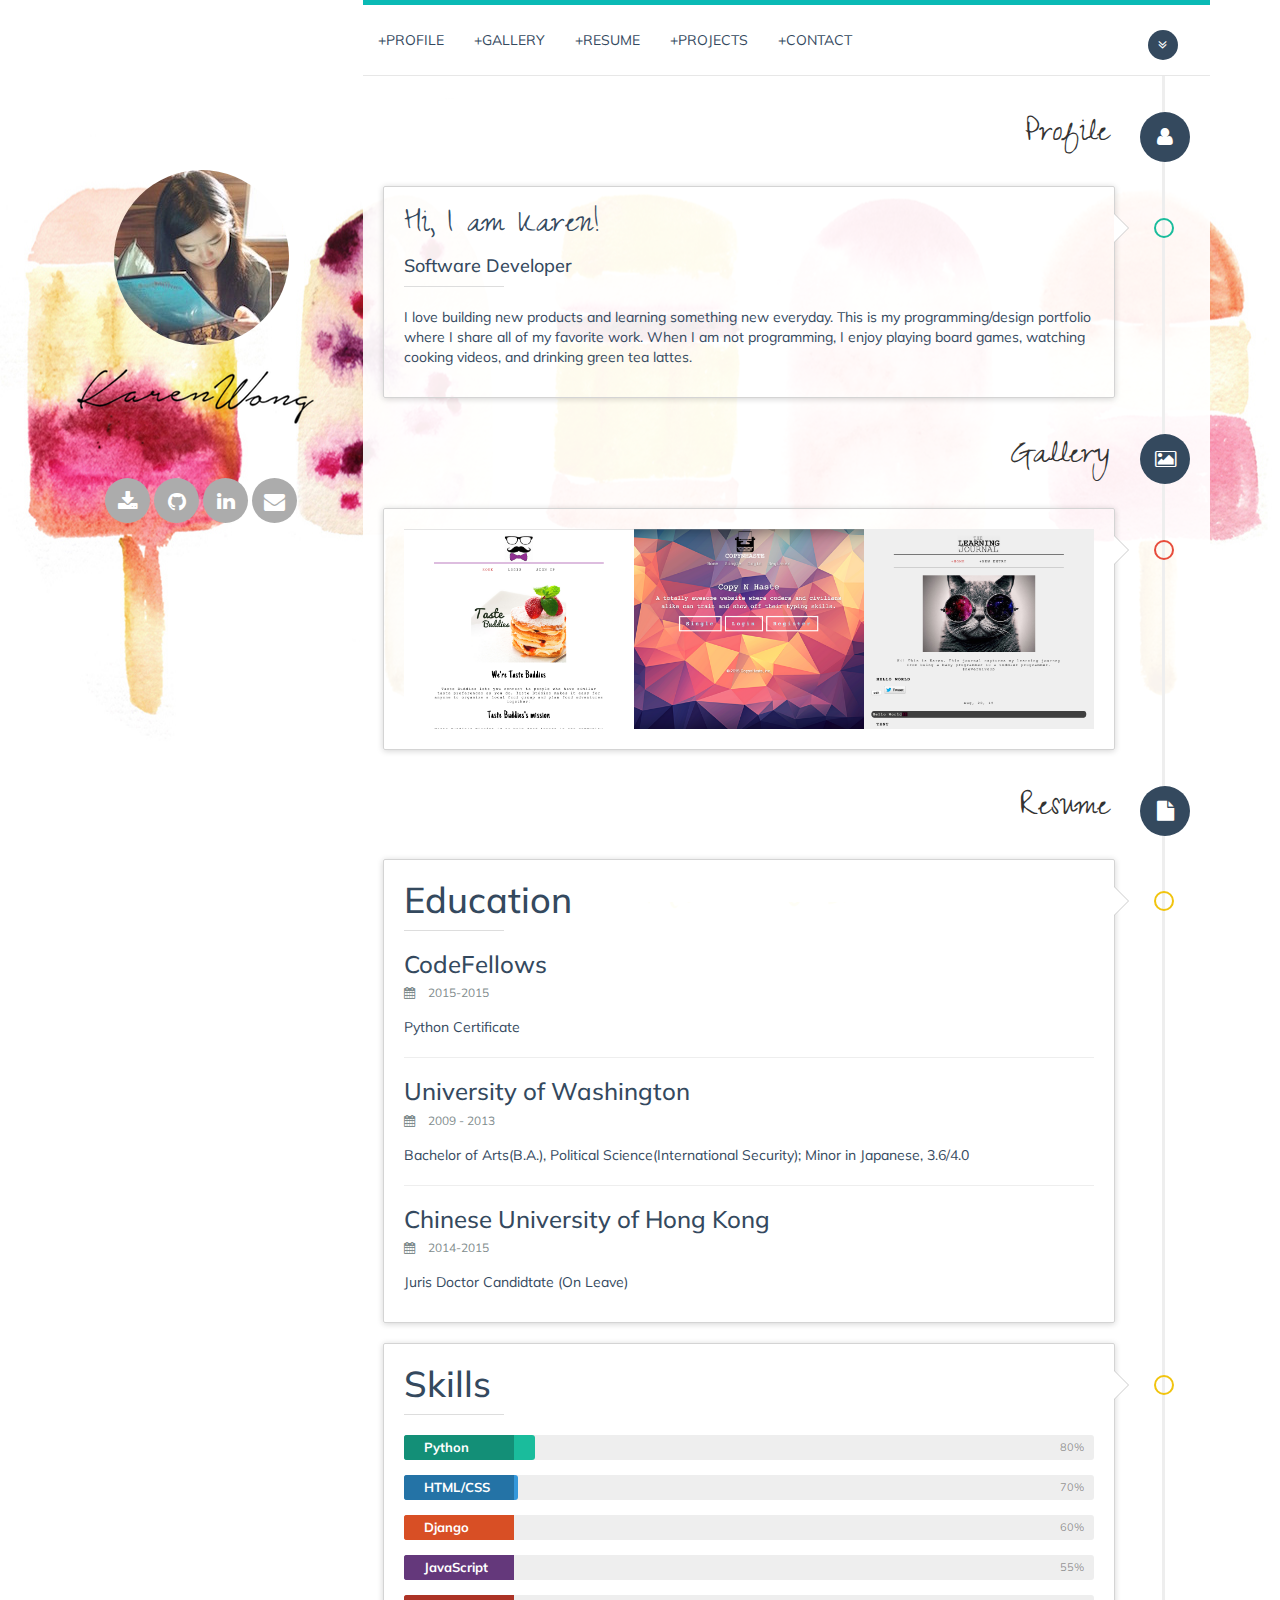
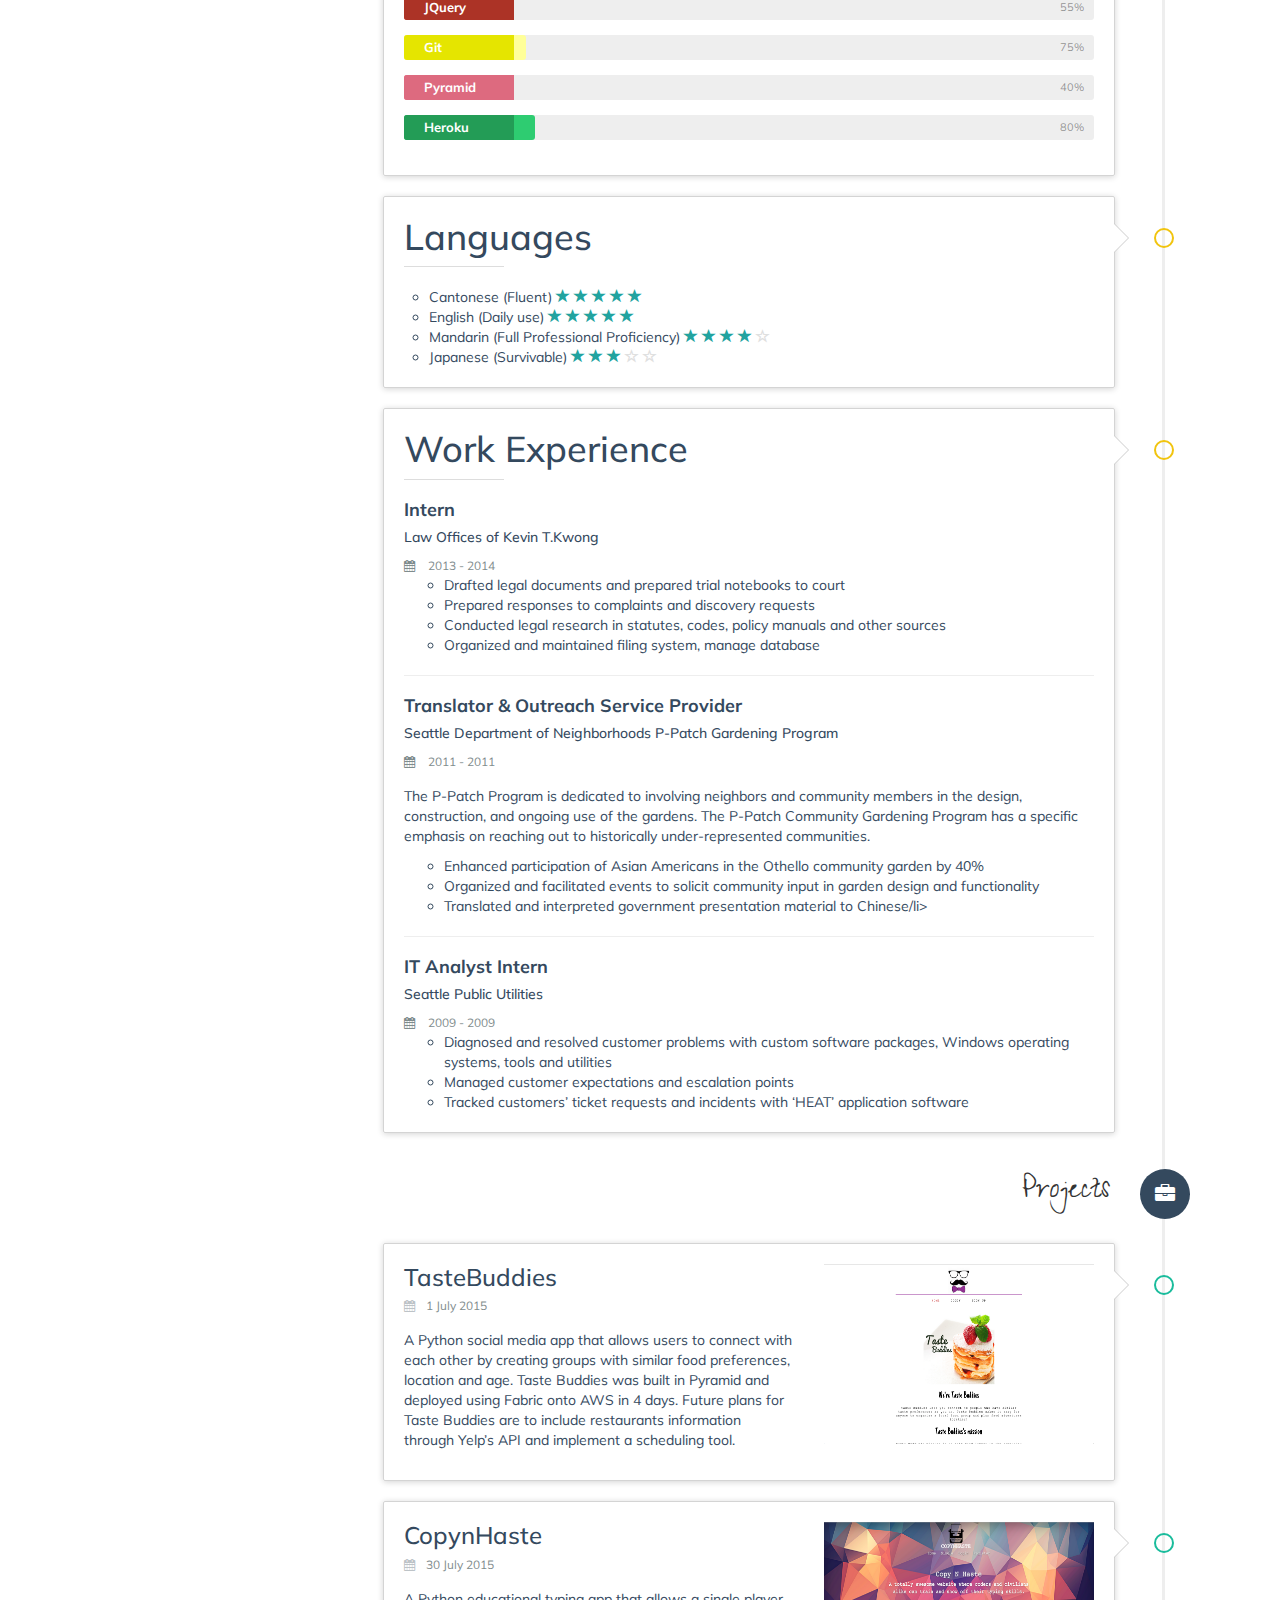
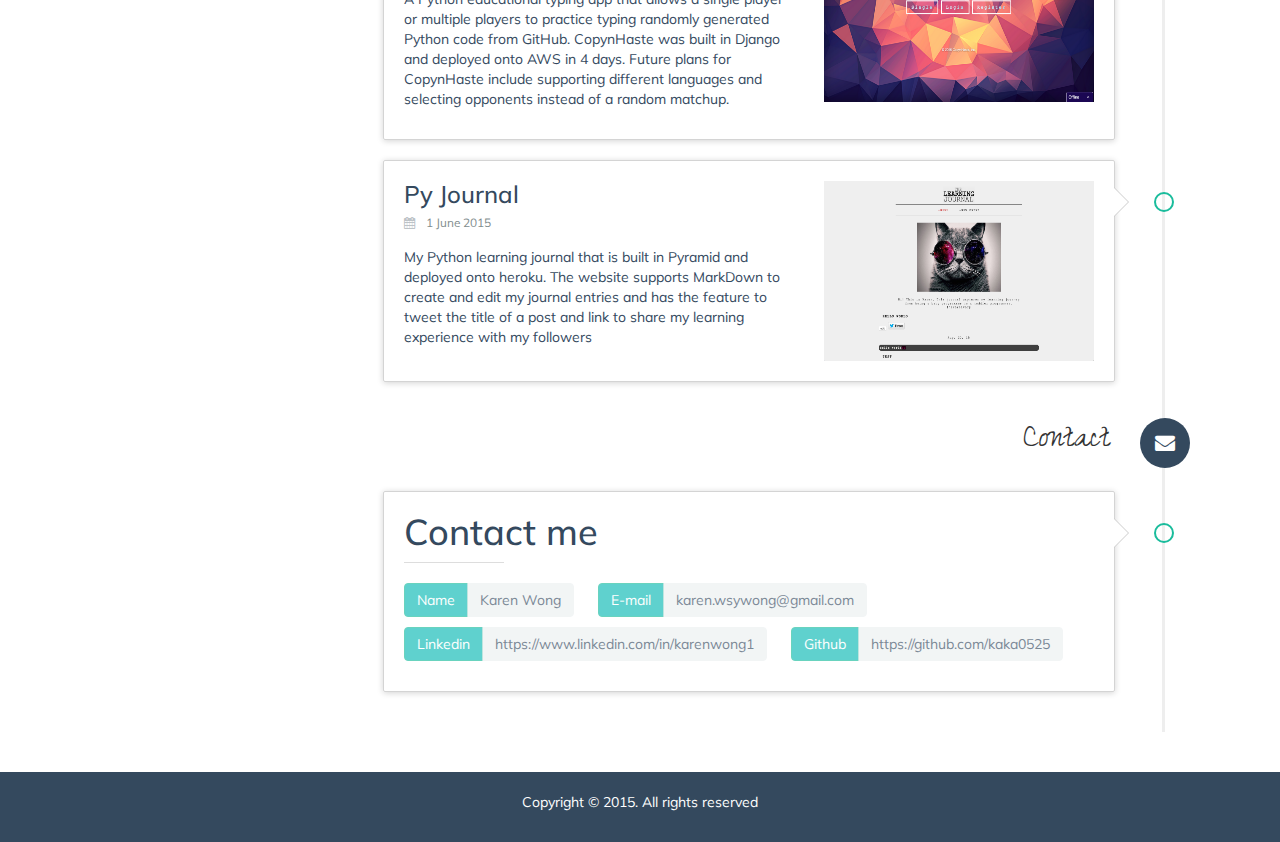
==== commit ec5a4ed2: "add favicon" ====
--- a/karenweb/home.html
+++ b/karenweb/home.html
@@ -8,6 +8,7 @@
 	<meta name="description" content="">
     <meta name="author" content="">
 	<link rel="stylesheet" type="text/css" href="css/style.css">
+	<link rel="shortcut icon" type="image/png" href="img/content/favicon.png"/>
 	<link href='https://fonts.googleapis.com/css?family=Zeyada' rel='stylesheet' type='text/css'>
 	<link href='https://fonts.googleapis.com/css?family=Muli' rel='stylesheet' type='text/css'>
 	<!-- HTML5 Shim and Respond.js IE8 support of HTML5 elements and media queries -->
